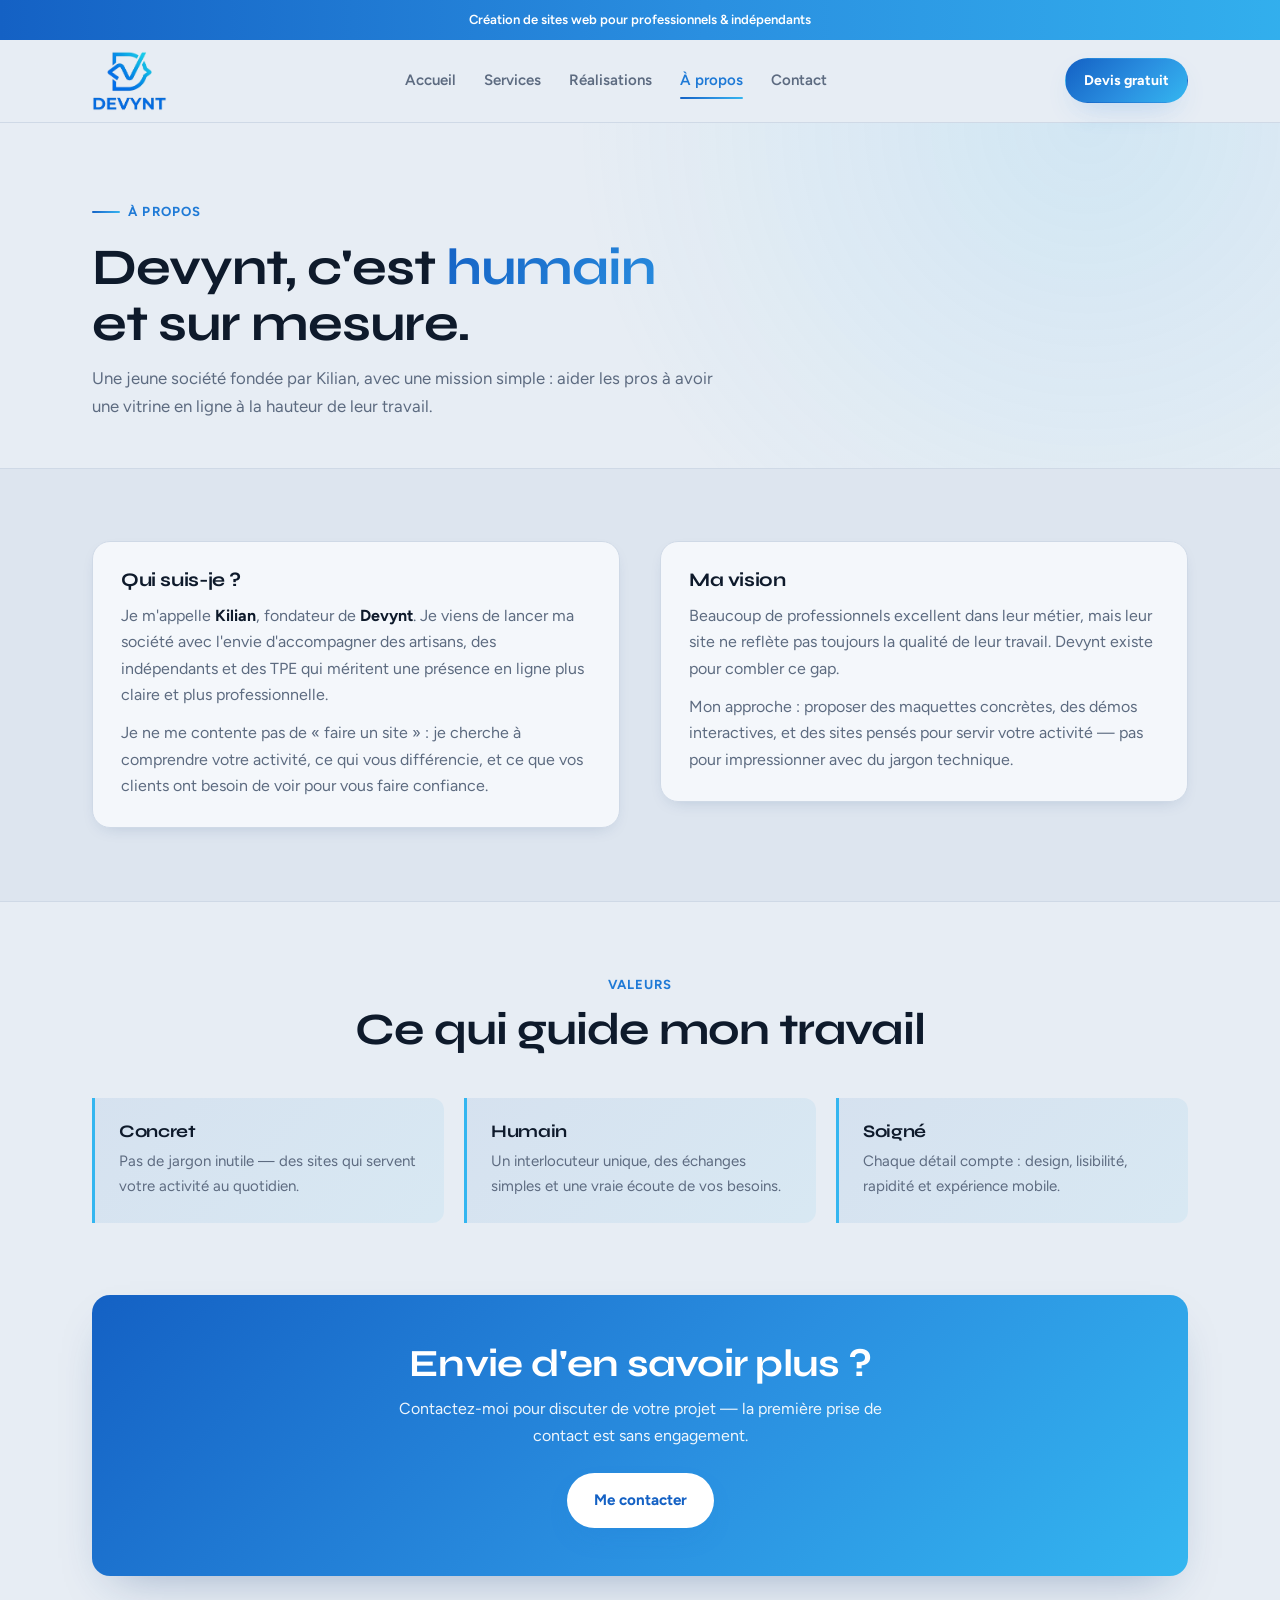
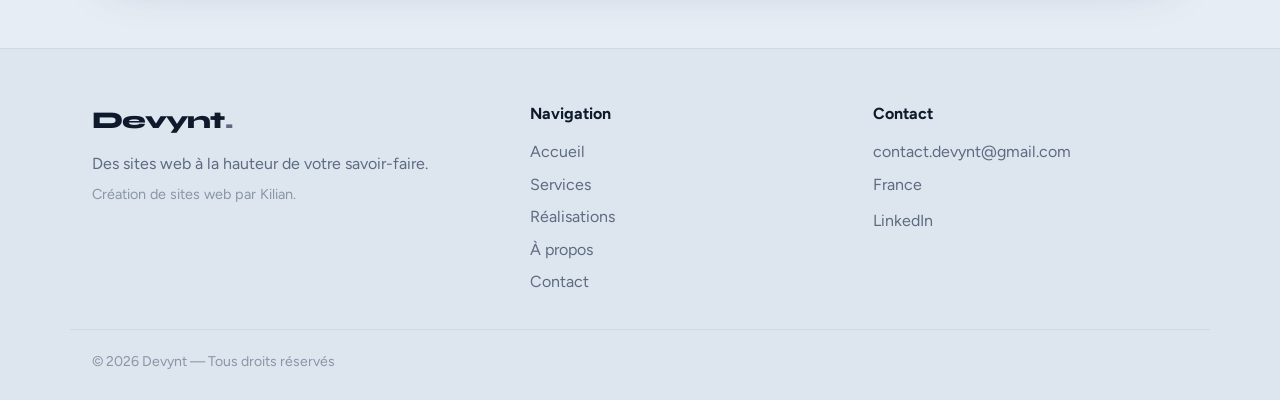
==== a-propos.html @ f8ec77b3 "Site vitrine Devynt : pages, charte graphique, animations, ecran d accueil et SEO (devynt.fr). Co-au" ====
<!DOCTYPE html>
<html lang="fr">
<head>
  <meta charset="UTF-8" />
  <meta name="viewport" content="width=device-width, initial-scale=1.0" />
  <title>À propos — Devynt</title>
  <meta name="description" content="Devynt — jeune société de création web fondée par Kilian." />
  <link rel="icon" type="image/png" href="assets/brand/logo.png" />
  <link rel="canonical" href="https://devynt.fr/a-propos.html" />
  <meta name="theme-color" content="#1f7ad6" />
  <meta name="author" content="Devynt" />
  <meta name="robots" content="index, follow" />
  <meta property="og:type" content="website" />
  <meta property="og:site_name" content="Devynt" />
  <meta property="og:locale" content="fr_FR" />
  <meta property="og:title" content="À propos — Devynt" />
  <meta property="og:description" content="Devynt, société de création web fondée par Kilian. Notre vision : des vitrines en ligne à la hauteur de votre savoir-faire." />
  <meta property="og:url" content="https://devynt.fr/a-propos.html" />
  <meta property="og:image" content="https://devynt.fr/assets/brand/logo.png" />
  <meta name="twitter:card" content="summary" />
  <meta name="twitter:title" content="À propos — Devynt" />
  <meta name="twitter:description" content="Devynt, société de création web fondée par Kilian. Notre vision : des vitrines en ligne à la hauteur de votre savoir-faire." />
  <meta name="twitter:image" content="https://devynt.fr/assets/brand/logo.png" />
  <link rel="preconnect" href="https://fonts.googleapis.com" />
  <link rel="preconnect" href="https://fonts.gstatic.com" crossorigin />
  <link href="https://fonts.googleapis.com/css2?family=Figtree:wght@400;500;600;700;800&family=Syne:wght@600;700;800&display=swap" rel="stylesheet" />
  <link rel="stylesheet" href="styles.css" />
</head>
<body data-page="a-propos">
  <div id="site-header"></div>

  <main>
    <section class="page-hero">
      <div class="container">
        <p class="hero__eyebrow">À propos</p>
        <h1 class="page-hero__title">Devynt, c'est <span class="accent">humain</span> et sur mesure.</h1>
        <p class="page-hero__lead">Une jeune société fondée par Kilian, avec une mission simple : aider les pros à avoir une vitrine en ligne à la hauteur de leur travail.</p>
      </div>
    </section>

    <section class="section section--alt">
      <div class="container about-grid">
        <div class="about-card reveal">
          <h3>Qui suis-je ?</h3>
          <p>
            Je m'appelle <strong>Kilian</strong>, fondateur de <strong>Devynt</strong>. Je viens de lancer ma société
            avec l'envie d'accompagner des artisans, des indépendants et des TPE qui méritent une présence en ligne
            plus claire et plus professionnelle.
          </p>
          <p>
            Je ne me contente pas de « faire un site » : je cherche à comprendre votre activité, ce qui vous différencie,
            et ce que vos clients ont besoin de voir pour vous faire confiance.
          </p>
        </div>
        <div class="about-card reveal">
          <h3>Ma vision</h3>
          <p>
            Beaucoup de professionnels excellent dans leur métier, mais leur site ne reflète pas toujours
            la qualité de leur travail. Devynt existe pour combler ce gap.
          </p>
          <p>
            Mon approche : proposer des maquettes concrètes, des démos interactives, et des sites
            pensés pour servir votre activité — pas pour impressionner avec du jargon technique.
          </p>
        </div>
      </div>
    </section>

    <section class="section">
      <div class="container">
        <div class="section__head">
          <p class="section__eyebrow">Valeurs</p>
          <h2 class="section__title">Ce qui guide mon travail</h2>
        </div>
        <div class="grid-3" id="valuesGrid"></div>
      </div>
    </section>

    <section class="cta-band reveal">
      <h2>Envie d'en savoir plus ?</h2>
      <p>Contactez-moi pour discuter de votre projet — la première prise de contact est sans engagement.</p>
      <a href="contact.html" class="btn btn--primary">Me contacter</a>
    </section>
  </main>

  <div id="site-footer"></div>
  <script src="assets/app.js"></script>
</body>
</html>
---- styles.css ----
/* ===== Devynt — Charte graphique (dégradé bleu → cyan, fond clair) ===== */
:root {
  /* Couleurs issues du logo */
  --blue-deep: #1461c4;
  --blue: #1f7ad6;
  --cyan: #34b6f0;
  --grad: linear-gradient(135deg, #1461c4 0%, #2a8fe0 55%, #34b6f0 100%);
  --grad-soft: linear-gradient(135deg, rgba(20,97,196,.08), rgba(52,182,240,.08));

  /* Surfaces claires (adoucies, moins de glare) */
  --bg: #e7edf4;
  --bg-soft: #dde5ef;
  --bg-card: #f4f7fb;
  --bg-tint: #dce8f6;
  --line: #cfd9e6;
  --line-soft: #d8e0ec;

  /* Texte */
  --ink: #0e1a2b;
  --ink-soft: #33445c;
  --gray: #5d6b80;
  --gray-dim: #8996a8;

  --accent: #1f7ad6;
  --accent-soft: rgba(31, 122, 214, 0.10);
  --accent-glow: rgba(31, 122, 214, 0.30);

  --radius: 18px;
  --radius-sm: 12px;
  --shadow-sm: 0 6px 18px -10px rgba(20, 60, 120, 0.28);
  --shadow: 0 20px 46px -22px rgba(20, 60, 120, 0.38);
  --maxw: 1140px;
}

* { margin: 0; padding: 0; box-sizing: border-box; }
html { scroll-behavior: smooth; }

body {
  font-family: "Figtree", system-ui, sans-serif;
  background: var(--bg);
  color: var(--ink);
  line-height: 1.65;
  -webkit-font-smoothing: antialiased;
  overflow-x: hidden;
}

.container { width: 100%; max-width: var(--maxw); margin: 0 auto; padding: 0 22px; }
a { color: inherit; text-decoration: none; }
img { max-width: 100%; display: block; }
code { font-size: 0.9em; background: var(--bg-tint); padding: 2px 6px; border-radius: 6px; color: var(--blue-deep); }

h1, h2, h3 { font-family: "Syne", "Oswald", sans-serif; font-weight: 700; line-height: 1.08; letter-spacing: -0.02em; color: var(--ink); }
.accent {
  background: var(--grad); background-size: 220% auto;
  -webkit-background-clip: text; background-clip: text; color: transparent;
  animation: shimmer 7s linear infinite;
}
@keyframes shimmer { to { background-position: 220% center; } }
.brand__dot { color: var(--blue-deep); }

.btn {
  display: inline-flex; align-items: center; justify-content: center; gap: 8px;
  padding: 14px 26px; border-radius: 999px; font-weight: 700; font-size: 0.95rem;
  border: 1px solid transparent; cursor: pointer; transition: all 0.22s ease;
  font-family: inherit; white-space: nowrap; position: relative; overflow: hidden;
}
.btn--primary::after {
  content: ""; position: absolute; top: 0; left: -130%; width: 55%; height: 100%;
  background: linear-gradient(120deg, transparent, rgba(255,255,255,.55), transparent);
  transform: skewX(-20deg); transition: left .65s ease; pointer-events: none;
}
.btn--primary:hover::after { left: 140%; }
.btn:active { transform: translateY(0) scale(.97); }
.btn--primary {
  background: var(--grad); color: #fff;
  box-shadow: 0 12px 30px -12px var(--accent-glow);
}
.btn--primary:hover { transform: translateY(-2px); box-shadow: 0 18px 40px -12px var(--accent-glow); filter: brightness(1.05); }
.btn--outline { background: #fff; border-color: var(--line); color: var(--blue-deep); }
.btn--outline:hover { border-color: var(--cyan); color: var(--blue); background: var(--accent-soft); }
.btn--sm { padding: 10px 18px; font-size: 0.88rem; }

.topbar {
  background: linear-gradient(90deg, #1461c4, #2a8fe0, #34b6f0, #2a8fe0, #1461c4);
  background-size: 220% 100%; animation: barShift 12s linear infinite;
  text-align: center; font-size: 0.82rem; padding: 9px 14px; font-weight: 600; color: #fff;
}
@keyframes barShift { 0% { background-position: 0 0; } 100% { background-position: 220% 0; } }

.header {
  position: sticky; top: 0; z-index: 50;
  background: rgba(231,237,244,.82); backdrop-filter: blur(16px);
  border-bottom: 1px solid var(--line);
}
.header.scrolled { background: rgba(231,237,244,.96); box-shadow: var(--shadow-sm); }

.nav { display: flex; align-items: center; justify-content: space-between; height: 82px; gap: 20px; }
.brand { display: flex; align-items: center; gap: 10px; }
.brand__logo { height: 60px; width: auto; object-fit: contain; }
.brand__name { font-family: "Syne", sans-serif; font-size: 1.35rem; font-weight: 800; letter-spacing: -0.03em; color: var(--ink); }

.nav__links { display: flex; gap: 28px; }
.nav__links a { font-weight: 600; font-size: 0.94rem; color: var(--gray); transition: color .2s; position: relative; }
.nav__links a:hover, .nav__links a.is-active { color: var(--blue); }
.nav__links a.is-active::after {
  content: ""; position: absolute; left: 0; right: 0; bottom: -6px; height: 2px;
  background: var(--grad); border-radius: 2px;
}

.nav__actions { display: flex; align-items: center; gap: 12px; }
.nav__toggle {
  display: none; flex-direction: column; gap: 5px;
  background: none; border: 0; cursor: pointer; padding: 6px;
}
.nav__toggle span { width: 24px; height: 2px; background: var(--ink); border-radius: 2px; transition: .3s; }
.nav__toggle.open span:nth-child(1) { transform: translateY(7px) rotate(45deg); }
.nav__toggle.open span:nth-child(2) { opacity: 0; }
.nav__toggle.open span:nth-child(3) { transform: translateY(-7px) rotate(-45deg); }

.hero {
  position: relative; padding: 96px 0 80px; overflow: hidden;
  background:
    radial-gradient(circle at 78% 12%, rgba(52,182,240,.16), transparent 45%),
    radial-gradient(circle at 12% 85%, rgba(20,97,196,.10), transparent 42%),
    var(--bg);
}
.hero__inner { position: relative; display: grid; grid-template-columns: 1.15fr 0.85fr; gap: 40px; align-items: center; }
.hero__eyebrow {
  display: inline-flex; align-items: center; gap: 8px;
  color: var(--blue); font-weight: 700; font-size: 0.82rem;
  text-transform: uppercase; letter-spacing: 1.2px; margin-bottom: 18px;
}
.hero__eyebrow::before { content: ""; width: 28px; height: 2px; background: var(--grad); border-radius: 2px; }
.hero__title { font-size: clamp(2.5rem, 6vw, 4.2rem); max-width: 14ch; margin-bottom: 20px; }
.hero__lead { color: var(--gray); font-size: 1.12rem; max-width: 52ch; margin-bottom: 30px; }
.hero__cta { display: flex; flex-wrap: wrap; gap: 12px; margin-bottom: 36px; }
.hero__stats { display: flex; flex-wrap: wrap; gap: 28px; }
.hero__stats div strong { display: block; font-family: "Syne", sans-serif; font-size: 1.5rem; margin-bottom: 2px; color: var(--blue-deep); }
.hero__stats div span { color: var(--gray-dim); font-size: 0.88rem; }

.hero__panel {
  background: var(--bg-card);
  border: 1px solid var(--line); border-radius: var(--radius);
  padding: 28px; box-shadow: var(--shadow);
}
.hero__panel p { color: var(--ink-soft); margin-bottom: 16px; font-size: 0.95rem; font-weight: 600; }
.hero__panel ul { display: grid; gap: 10px; }
.hero__panel li {
  display: flex; align-items: center; gap: 10px; font-weight: 600; font-size: 0.92rem;
  padding: 11px 13px; border-radius: var(--radius-sm); background: var(--bg-soft); color: var(--ink-soft);
}
.hero__panel li::before { content: "→"; color: var(--cyan); font-weight: 800; }

.page-hero {
  padding: 72px 0 48px;
  background: radial-gradient(circle at 85% 0%, rgba(52,182,240,.12), transparent 45%), var(--bg);
}
.page-hero__title { font-size: clamp(2rem, 5vw, 3.2rem); max-width: 16ch; margin-bottom: 14px; }
.page-hero__lead { color: var(--gray); font-size: 1.05rem; max-width: 58ch; }

.section { padding: 72px 0; }
.section--alt { background: var(--bg-soft); border-block: 1px solid var(--line); }
.section__head { text-align: center; max-width: 640px; margin: 0 auto 44px; }
.section__eyebrow { color: var(--blue); font-weight: 700; font-size: 0.82rem; text-transform: uppercase; letter-spacing: 1px; margin-bottom: 10px; }
.section__title { font-size: clamp(1.9rem, 4vw, 2.8rem); margin-bottom: 12px; }
.section__sub { color: var(--gray); }
.section__cta { text-align: center; margin-top: 36px; }

.grid-3 { display: grid; grid-template-columns: repeat(3, 1fr); gap: 20px; }
.grid-2 { display: grid; grid-template-columns: repeat(2, 1fr); gap: 20px; }

.card {
  background: var(--bg-card); border: 1px solid var(--line);
  border-radius: var(--radius); padding: 26px; height: 100%;
  transition: border-color .25s, transform .25s, box-shadow .25s;
}
.card:hover { border-color: rgba(52,182,240,.5); transform: translateY(-3px); box-shadow: var(--shadow-sm); }
.card__icon {
  display: inline-grid; place-items: center; width: 42px; height: 42px;
  border-radius: 11px; background: var(--grad); color: #fff;
  font-size: 1rem; margin-bottom: 16px; box-shadow: 0 8px 20px -8px var(--accent-glow);
}
.card h3 { font-size: 1.15rem; margin-bottom: 10px; }
.card p { color: var(--gray); font-size: 0.95rem; }

.step {
  background: var(--bg-card); border: 1px solid var(--line);
  border-radius: var(--radius); padding: 24px;
}
.step__num {
  display: inline-block; font-family: "Syne", sans-serif; font-weight: 800;
  color: #fff; font-size: 0.85rem; margin-bottom: 12px;
  padding: 5px 12px; border-radius: 999px; background: var(--grad);
}
.step h3 { margin-bottom: 8px; font-size: 1.1rem; }
.step p { color: var(--gray); font-size: 0.94rem; }

.project {
  background: var(--bg-card); border: 1px solid var(--line);
  border-radius: var(--radius); padding: 28px; box-shadow: var(--shadow-sm);
}
.project__head { display: flex; justify-content: space-between; gap: 16px; flex-wrap: wrap; margin-bottom: 14px; }
.project__sector { color: var(--blue); font-size: 0.82rem; font-weight: 700; text-transform: uppercase; letter-spacing: .8px; margin-bottom: 6px; }
.project h3 { font-size: 1.5rem; }
.project__tags { display: flex; flex-wrap: wrap; gap: 8px; align-items: flex-start; }
.project__tags span {
  font-size: 0.78rem; font-weight: 700; padding: 6px 10px; border-radius: 999px;
  background: var(--accent-soft); color: var(--blue-deep); border: 1px solid rgba(31,122,214,.18);
}
.project__desc { color: var(--gray); margin-bottom: 20px; max-width: 70ch; }
.project__links { display: flex; flex-wrap: wrap; gap: 10px; }

.value {
  padding: 24px; border-left: 3px solid var(--cyan);
  background: var(--grad-soft);
  border-radius: 0 var(--radius-sm) var(--radius-sm) 0;
}
.value h3 { margin-bottom: 8px; font-size: 1.1rem; }
.value p { color: var(--gray); font-size: 0.94rem; }

.about-grid { display: grid; grid-template-columns: 1fr 1fr; gap: 40px; align-items: start; }
.about-card {
  background: var(--bg-card); border: 1px solid var(--line);
  border-radius: var(--radius); padding: 28px; box-shadow: var(--shadow-sm);
}
.about-card h3 { margin-bottom: 12px; font-size: 1.2rem; }
.about-card p { color: var(--gray); margin-bottom: 12px; }
.about-card p:last-child { margin-bottom: 0; }
.about-card strong { color: var(--ink); }

.cta-band {
  margin: 0 22px 72px; max-width: calc(var(--maxw) - 44px); margin-inline: auto;
  padding: 48px 36px; border-radius: var(--radius);
  background: var(--grad);
  text-align: center; box-shadow: var(--shadow);
}
.cta-band h2 { font-size: clamp(1.6rem, 4vw, 2.4rem); margin-bottom: 12px; color: #fff; }
.cta-band p { color: rgba(255,255,255,.92); max-width: 52ch; margin: 0 auto 24px; }
.cta-band .btn--primary { background: #fff; color: var(--blue-deep); }
.cta-band .btn--primary:hover { background: #fff; filter: none; }

.contact-wrap { display: grid; grid-template-columns: 0.9fr 1.1fr; gap: 32px; align-items: start; }
.contact-info { display: grid; gap: 18px; }
.contact-info__block strong { display: block; margin-bottom: 4px; font-size: 0.92rem; color: var(--ink); }
.contact-info__block span, .contact-info__block a { color: var(--gray); display: block; }
.contact-info__block a:hover { color: var(--blue); }

.form {
  background: var(--bg-card); border: 1px solid var(--line);
  border-radius: var(--radius); padding: 28px; display: grid; gap: 14px; box-shadow: var(--shadow-sm);
}
.form label { display: grid; gap: 6px; font-weight: 600; font-size: 0.92rem; color: var(--ink-soft); }
.form input, .form textarea, .form select {
  width: 100%; padding: 12px 14px; border-radius: var(--radius-sm);
  border: 1px solid var(--line); background: #fff; color: var(--ink); font: inherit;
}
.form input:focus, .form textarea:focus, .form select:focus { outline: none; border-color: var(--cyan); box-shadow: 0 0 0 3px var(--accent-soft); }
.form textarea { min-height: 140px; resize: vertical; }
.form__feedback { color: var(--blue); font-size: 0.92rem; }

.footer {
  border-top: 1px solid var(--line); padding: 52px 0 26px; background: var(--bg-soft);
}
.footer__grid { display: grid; grid-template-columns: 1.3fr 1fr 1fr; gap: 28px; margin-bottom: 28px; }
.footer__brand { font-family: "Syne", sans-serif; font-size: 1.5rem; font-weight: 800; letter-spacing: -0.03em; color: var(--ink); margin-bottom: 10px; }
.footer__brand .brand__dot { display: inline; margin: 0; }
.footer__text { color: var(--gray); margin-bottom: 6px; max-width: 34ch; }
.footer__text--dim { color: var(--gray-dim); font-size: 0.9rem; }
.footer__label { color: var(--ink); font-weight: 700; margin-bottom: 12px; }
.footer__grid a, .footer__grid span { color: var(--gray); display: block; margin-bottom: 6px; }
.footer__grid a:hover { color: var(--blue); }
.footer__social { margin-top: 10px; }
.footer__bottom {
  display: flex; justify-content: space-between; gap: 12px; flex-wrap: wrap;
  padding-top: 20px; border-top: 1px solid var(--line); color: var(--gray-dim); font-size: 0.88rem;
}

/* ===== Écran d'accueil (splash) ===== */
.splash-lock { overflow: hidden; }
#splash {
  position: fixed; inset: 0; z-index: 9999;
  display: grid; place-items: center;
  background: radial-gradient(circle at 50% 42%, #ffffff 0%, var(--bg-soft) 70%);
  transition: opacity .7s ease, visibility .7s ease;
}
#splash.hide { opacity: 0; visibility: hidden; }
.splash__inner { display: grid; justify-items: center; gap: 28px; }
.splash__logo {
  width: 180px; height: auto;
  filter: drop-shadow(0 16px 34px rgba(20, 97, 196, 0.28));
  animation: splashPop 1s cubic-bezier(.2, .8, .2, 1) both, splashFloat 3s ease-in-out 1s infinite;
}
@keyframes splashPop {
  0% { opacity: 0; transform: scale(.55) translateY(16px); }
  60% { opacity: 1; transform: scale(1.07); }
  100% { opacity: 1; transform: scale(1); }
}
@keyframes splashFloat { 0%, 100% { transform: translateY(0); } 50% { transform: translateY(-9px); } }
.splash__bar {
  width: 168px; height: 4px; border-radius: 999px;
  background: rgba(20, 97, 196, 0.16); overflow: hidden;
}
.splash__bar span {
  display: block; height: 100%; width: 0; border-radius: 999px;
  background: var(--grad); animation: splashBar 1.7s ease-in-out forwards;
}
@keyframes splashBar { 0% { width: 0; } 70% { width: 88%; } 100% { width: 100%; } }

/* ===== Animations & micro-interactions ===== */
.reveal {
  opacity: 0; transform: translateY(26px);
  transition: opacity .7s ease, transform .7s cubic-bezier(.2, .7, .2, 1);
  will-change: opacity, transform;
}
.reveal--left { transform: translateX(-32px); }
.reveal--right { transform: translateX(32px); }
.reveal--scale { transform: scale(.94); }
.reveal.visible { opacity: 1; transform: none; }

@keyframes floatY { 0%, 100% { transform: translateY(0); } 50% { transform: translateY(-10px); } }
.hero__panel.visible { animation: floatY 6.5s ease-in-out infinite; }

.brand { transition: transform .25s ease; }
.brand:hover { transform: scale(1.04); }

.nav__actions .btn--primary { transition: all .22s ease; }

.card__icon { transition: transform .32s cubic-bezier(.2, .7, .2, 1); }
.card:hover .card__icon { transform: translateY(-2px) scale(1.1) rotate(-5deg); }

.project { transition: transform .28s ease, box-shadow .28s ease, border-color .28s ease; }
.project:hover { transform: translateY(-4px); box-shadow: var(--shadow); border-color: rgba(52,182,240,.4); }

.step { transition: transform .28s ease, border-color .28s ease; }
.step:hover { transform: translateY(-4px); border-color: rgba(52,182,240,.4); }

.step__num { transition: transform .28s ease; }
.step:hover .step__num { transform: translateY(-2px) scale(1.06); }

.value { transition: transform .28s ease; }
.value:hover { transform: translateX(6px); }

.hero__panel li { transition: transform .25s ease, background .25s ease; }
.hero__panel li:hover { transform: translateX(5px); background: var(--accent-soft); }

.project__tags span { transition: transform .2s ease, background .2s ease; }
.project__tags span:hover { transform: translateY(-2px); }

.nav__links a, .footer__grid a, .contact-info__block a { transition: color .2s ease, transform .2s ease; }
.footer__grid a:hover { transform: translateX(3px); }

@media (prefers-reduced-motion: reduce) {
  .reveal { opacity: 1 !important; transform: none !important; transition: none !important; }
  *, *::before, *::after { animation: none !important; }
}

@media (max-width: 960px) {
  .hero__inner, .grid-3, .grid-2, .about-grid, .contact-wrap, .footer__grid { grid-template-columns: 1fr; }
  .nav__toggle { display: flex; }
  .nav__links {
    position: absolute; top: 82px; left: 0; right: 0;
    background: rgba(231,237,244,.98); border-bottom: 1px solid var(--line);
    flex-direction: column; padding: 18px 22px 24px; gap: 14px; display: none;
  }
  .nav__links.open { display: flex; }
  .nav__actions .btn--primary { display: none; }
  .hero { padding-top: 72px; }
}
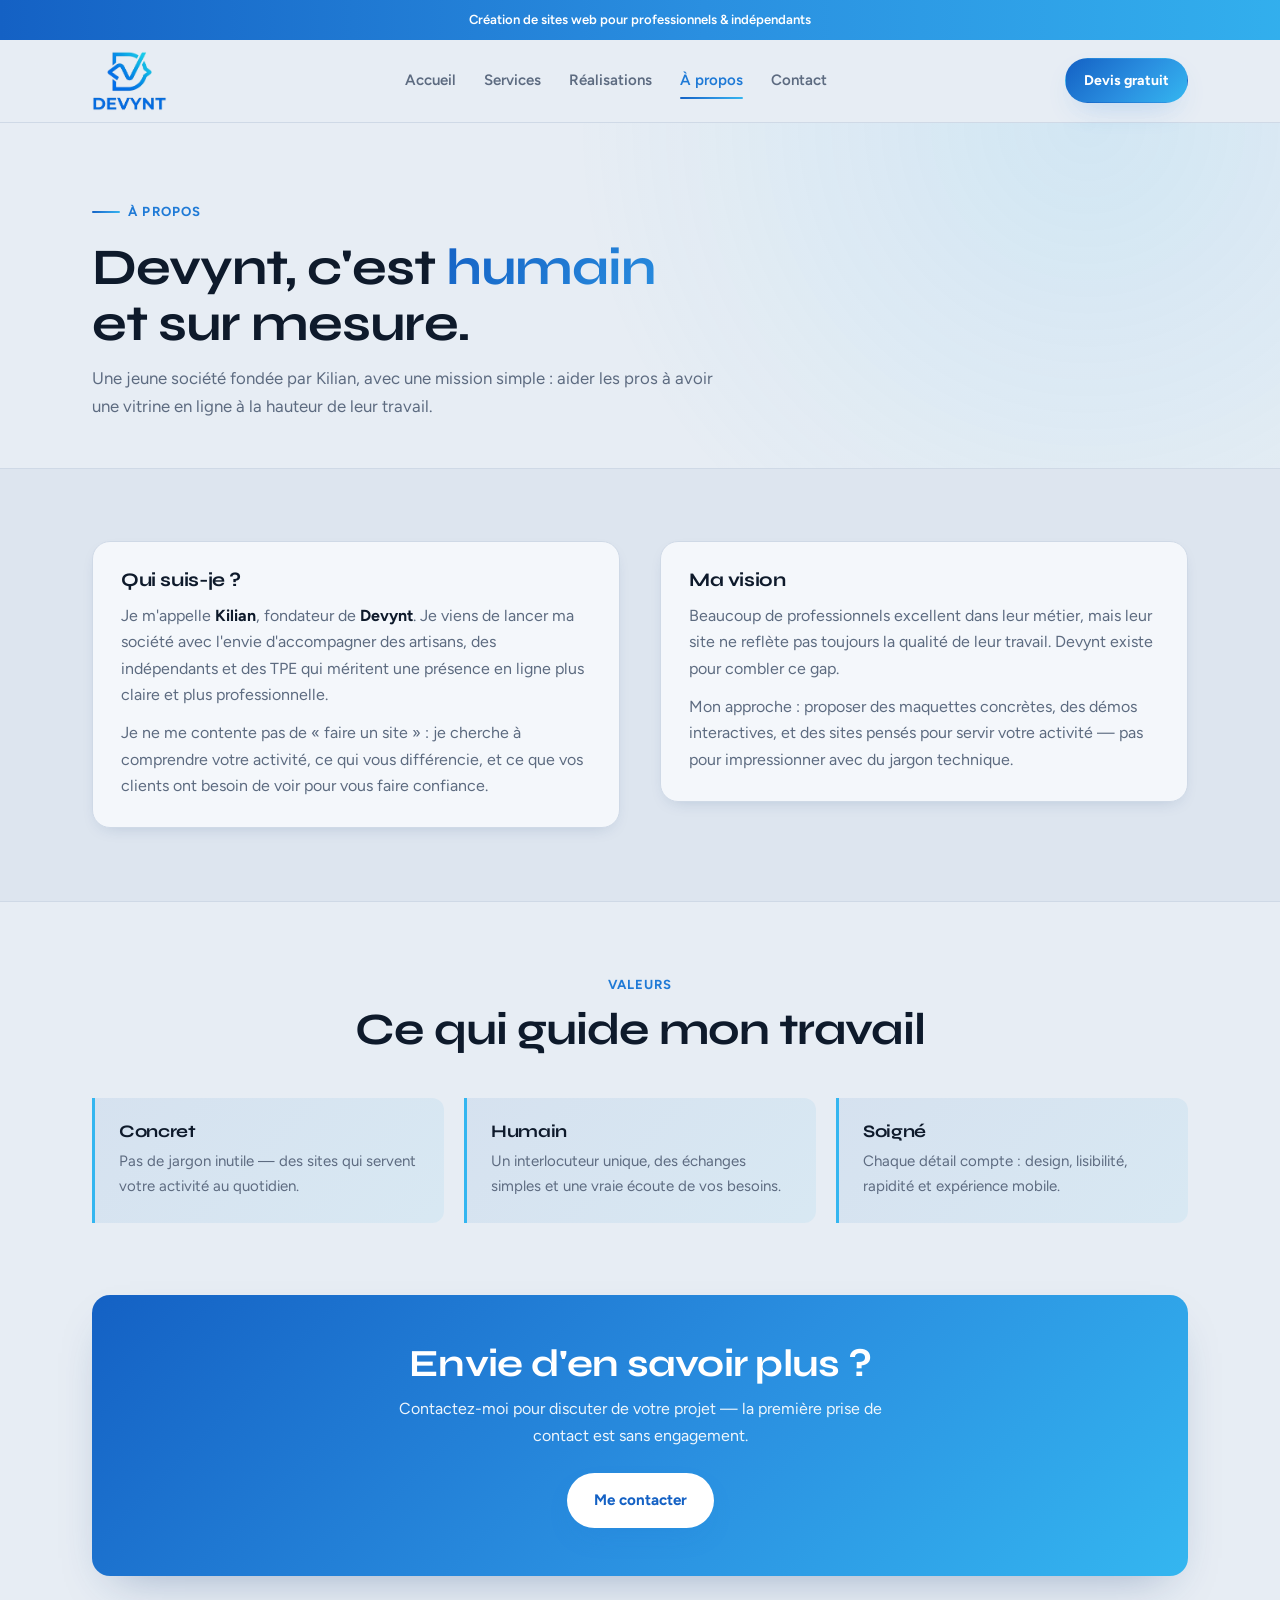
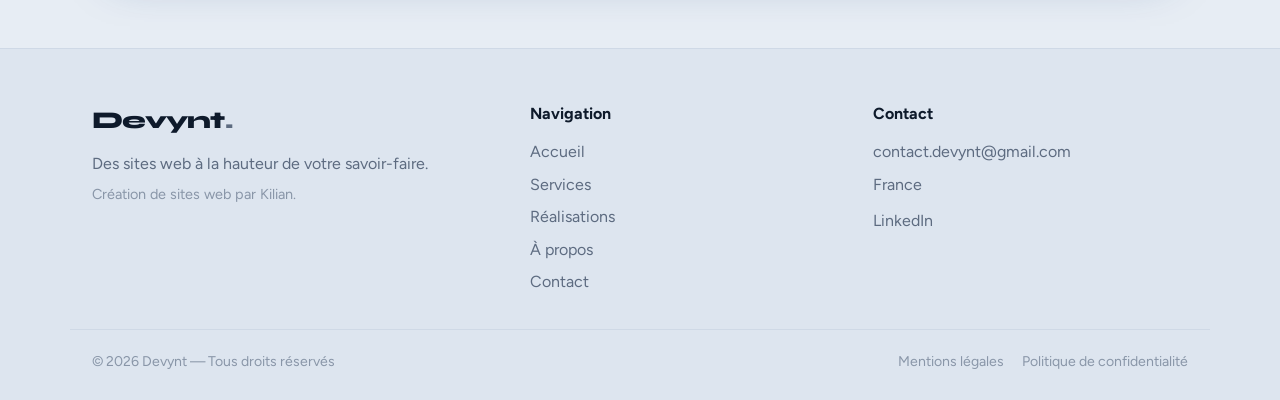
==== commit 4b705637: "Ajouter un favicon carre (embleme Devynt) pour l affichage dans Google et les onglets Co-authored-by" ====
--- a/a-propos.html
+++ b/a-propos.html
@@ -5,7 +5,8 @@
   <meta name="viewport" content="width=device-width, initial-scale=1.0" />
   <title>À propos — Devynt</title>
   <meta name="description" content="Devynt — jeune société de création web fondée par Kilian." />
-  <link rel="icon" type="image/png" href="assets/brand/logo.png" />
+  <link rel="icon" type="image/png" href="assets/brand/favicon.png" sizes="any" />
+  <link rel="apple-touch-icon" href="assets/brand/favicon.png" />
   <link rel="canonical" href="https://devynt.fr/a-propos.html" />
   <meta name="theme-color" content="#1f7ad6" />
   <meta name="author" content="Devynt" />
--- a/styles.css
+++ b/styles.css
@@ -228,6 +228,19 @@
 .about-card p:last-child { margin-bottom: 0; }
 .about-card strong { color: var(--ink); }
 
+.legal {
+  background: var(--bg-card); border: 1px solid var(--line);
+  border-radius: var(--radius); padding: 32px; box-shadow: var(--shadow-sm);
+  max-width: 820px; margin-inline: auto;
+}
+.legal h2 { font-size: 1.25rem; margin: 28px 0 10px; color: var(--ink); }
+.legal h2:first-child { margin-top: 0; }
+.legal p, .legal li { color: var(--gray); line-height: 1.7; margin-bottom: 10px; }
+.legal ul { padding-left: 20px; margin-bottom: 10px; }
+.legal a { color: var(--blue); }
+.legal strong { color: var(--ink); }
+.legal__updated { font-size: 0.86rem; color: var(--gray); margin-top: 28px; font-style: italic; }
+
 .cta-band {
   margin: 0 22px 72px; max-width: calc(var(--maxw) - 44px); margin-inline: auto;
   padding: 48px 36px; border-radius: var(--radius);
@@ -256,7 +269,9 @@
 }
 .form input:focus, .form textarea:focus, .form select:focus { outline: none; border-color: var(--cyan); box-shadow: 0 0 0 3px var(--accent-soft); }
 .form textarea { min-height: 140px; resize: vertical; }
-.form__feedback { color: var(--blue); font-size: 0.92rem; }
+.form__feedback { color: var(--blue); font-size: 0.92rem; padding: 10px 14px; border-radius: 10px; }
+.form__feedback--ok { color: #0f7a3d; background: rgba(22, 163, 74, 0.1); }
+.form__feedback--error { color: #b42318; background: rgba(220, 38, 38, 0.1); }
 
 .footer {
   border-top: 1px solid var(--line); padding: 52px 0 26px; background: var(--bg-soft);
@@ -274,6 +289,9 @@
   display: flex; justify-content: space-between; gap: 12px; flex-wrap: wrap;
   padding-top: 20px; border-top: 1px solid var(--line); color: var(--gray-dim); font-size: 0.88rem;
 }
+.footer__legal { display: flex; gap: 18px; flex-wrap: wrap; }
+.footer__legal a { color: var(--gray-dim); transition: color .2s; }
+.footer__legal a:hover { color: var(--blue); }
 
 /* ===== Écran d'accueil (splash) ===== */
 .splash-lock { overflow: hidden; }
